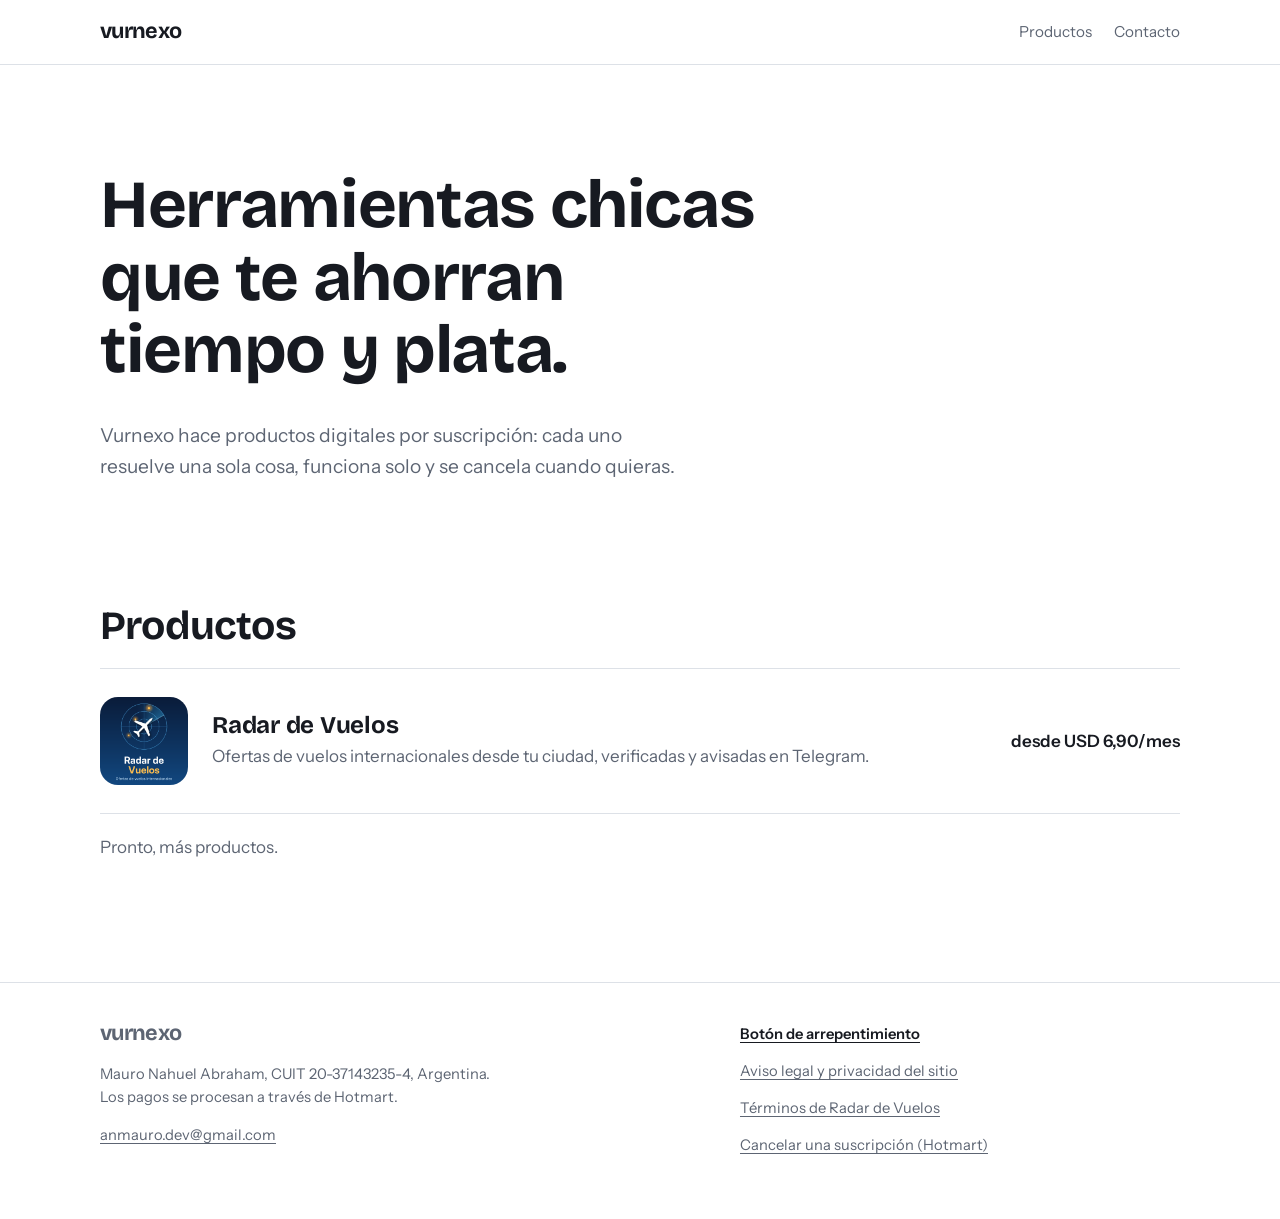
==== public/index.html @ f02646cb "Sitio de Vurnexo: portada, Radar de Vuelos, aviso legal, arrepentimiento y 404 Co-Authored-By: Claud" ====
<!doctype html>
<html lang="es">
<head>
<meta charset="utf-8">
<meta name="viewport" content="width=device-width,initial-scale=1">
<link rel="preload" href="/assets/fonts/bricolage.woff2" as="font" type="font/woff2" crossorigin>
<link rel="preload" href="/assets/fonts/instrument.woff2" as="font" type="font/woff2" crossorigin>
<link rel="stylesheet" href="/assets/style.css">
<link rel="icon" href="/assets/favicon.svg" type="image/svg+xml">

<title>Vurnexo — Productos digitales por suscripción</title>
<meta name="description" content="Vurnexo crea productos digitales por suscripción que te ayudan a ahorrar tiempo y plata. Conocé Radar de Vuelos.">
<meta property="og:title" content="Vurnexo">
<meta property="og:description" content="Productos digitales por suscripción.">
<meta property="og:image" content="https://vurnexo.com/assets/img/radar-de-vuelos-og.png">
</head>
<body>
<header class="top"><div class="wrap">
  <a class="wordmark" href="/">vurnexo</a>
  <nav aria-label="Principal"><a href="/#productos">Productos</a><a href="mailto:anmauro.dev@gmail.com">Contacto</a></nav>
</div></header>

<main>
  <section class="brand-hero"><div class="wrap">
    <h1>Herramientas chicas que te ahorran tiempo y plata.</h1>
    <p class="muted">Vurnexo hace productos digitales por suscripción: cada uno resuelve una sola cosa, funciona solo y se cancela cuando quieras.</p>
  </div></section>

  <section id="productos" style="padding-top:0"><div class="wrap">
    <h2>Productos</h2>
    <ul class="catalog">
      <li>
        <a href="/radar-de-vuelos">
          <img src="/assets/img/radar-de-vuelos.png" alt="" width="88" height="88">
          <div>
            <h3>Radar de Vuelos</h3>
            <p>Ofertas de vuelos internacionales desde tu ciudad, verificadas y avisadas en Telegram.</p>
          </div>
          <span class="price">desde USD 6,90/mes</span>
          
        </a>
      </li>
    </ul>
    <p class="muted" style="margin-top:20px">Pronto, más productos.</p>
  </div></section>
</main>
<footer class="foot"><div class="wrap">
  <div>
    <p><a class="wordmark" href="/">vurnexo</a></p>
    <p>Mauro Nahuel Abraham, CUIT 20-37143235-4, Argentina.<br>Los pagos se procesan a través de Hotmart.</p>
    <p><a href="mailto:anmauro.dev@gmail.com">anmauro.dev@gmail.com</a></p>
  </div>
  <ul>
    <li><a class="regret" href="/arrepentimiento">Botón de arrepentimiento</a></li>
    <li><a href="/legal">Aviso legal y privacidad del sitio</a></li>
    <li><a href="https://ofertas.vurnexo.com/terminos">Términos de Radar de Vuelos</a></li>
    <li><a href="https://consumer.hotmart.com" rel="noopener">Cancelar una suscripción (Hotmart)</a></li>
  </ul>
</div></footer>

</body>
</html>
---- assets/style.css ----
/* Vurnexo — estilos compartidos. Cada producto redefine sus colores con una clase en <body>. */
@font-face { font-family: "Bricolage"; src: url("/assets/fonts/bricolage.woff2") format("woff2"); font-weight: 200 800; font-display: swap; }
@font-face { font-family: "Instrument"; src: url("/assets/fonts/instrument.woff2") format("woff2"); font-weight: 400 700; font-display: swap; }

:root {
  /* Marca Vurnexo: tinta sobre papel frío, sin color propio (cada producto aporta el suyo) */
  --bg: #ffffff;
  --surface: #f2f4f7;
  --ink: #171a21;
  --muted: #5d6573;
  --line: #dde1e7;
  --accent: #171a21;
  --accent-ink: #ffffff;
  --link: #1f4fd1;
  --display: "Bricolage", "Instrument", system-ui, sans-serif;
  --body: "Instrument", system-ui, -apple-system, "Segoe UI", Roboto, sans-serif;
  --measure: 66ch;
  --wrap: 1120px;
}
@media (prefers-color-scheme: dark) {
  :root { --bg: #14161b; --surface: #1c1f26; --ink: #eceef2; --muted: #a2a9b6; --line: #2c313b; --accent: #eceef2; --accent-ink: #14161b; --link: #8fb0ff; }
}

/* Radar de Vuelos: cielo nocturno y luz de pista */
.p-radar {
  --navy: #0e2a4f;
  --navy-2: #0a1f3b;
  --amber: #f5b83d;
  --sky: #eaf1f8;
  --accent: #f5b83d;
  --accent-ink: #13203a;
  --tg-bg: #ffffff;
  --tg-text: #13203a;
  --tg-link: #168acd;
}
@media (prefers-color-scheme: dark) {
  .p-radar { --sky: #18202c; --tg-bg: #1e2b3c; --tg-text: #e9eef5; --tg-link: #6ab3f3; }
}

*, *::before, *::after { box-sizing: border-box; }
html { -webkit-text-size-adjust: 100%; }
body { margin: 0; background: var(--bg); color: var(--ink); font: 400 1.0625rem/1.6 var(--body); }
img { max-width: 100%; height: auto; display: block; }
a { color: var(--link); text-underline-offset: 3px; }
a:focus-visible, button:focus-visible, summary:focus-visible { outline: 3px solid var(--link); outline-offset: 3px; border-radius: 4px; }
.wrap { max-width: var(--wrap); margin: 0 auto; padding: 0 20px; }
.prose { max-width: var(--measure); }
h1, h2, h3 { font-family: var(--display); line-height: 1.08; letter-spacing: -0.02em; margin: 0 0 .5em; font-weight: 700; }
h1 { font-size: clamp(2.3rem, 6vw, 4.2rem); }
h2 { font-size: clamp(1.7rem, 3.6vw, 2.5rem); }
h3 { font-size: 1.25rem; letter-spacing: -0.01em; }
p { margin: 0 0 1em; }
.muted { color: var(--muted); }
.small { font-size: .92rem; }
section { padding: clamp(56px, 9vw, 104px) 0; }

/* Cabecera */
.top { border-bottom: 1px solid var(--line); }
.top .wrap { display: flex; align-items: center; justify-content: space-between; gap: 16px; height: 64px; }
.wordmark { font: 700 1.35rem/1 var(--display); letter-spacing: -0.03em; color: var(--ink); text-decoration: none; }
.top nav { display: flex; gap: 22px; font-size: .95rem; }
.top nav a { color: var(--muted); text-decoration: none; }
.top nav a:hover { color: var(--ink); }

/* Botones */
.btn { display: inline-flex; align-items: center; justify-content: center; min-height: 48px; padding: 0 22px; border-radius: 10px;
  background: var(--accent); color: var(--accent-ink); font: 600 1rem/1 var(--body); text-decoration: none; border: 0; cursor: pointer; }
.btn:hover { filter: brightness(1.06); }
.btn-ghost { background: transparent; color: inherit; box-shadow: inset 0 0 0 1.5px currentColor; }

/* Pie (común a toda la marca) */
.foot { border-top: 1px solid var(--line); padding: 40px 0 56px; font-size: .92rem; color: var(--muted); }
.foot .wrap { display: grid; gap: 24px; grid-template-columns: 1.4fr 1fr; }
.foot ul { list-style: none; padding: 0; margin: 0; display: grid; gap: 8px; }
.foot a { color: var(--muted); }
.foot a:hover { color: var(--ink); }
.foot .regret { color: var(--ink); font-weight: 600; }
@media (max-width: 720px) { .foot .wrap { grid-template-columns: 1fr; } }

/* ───────── Portada de la marca ───────── */
.brand-hero h1 { max-width: 15ch; }
.brand-hero p { font-size: 1.2rem; max-width: 46ch; }
.catalog { list-style: none; margin: 0; padding: 0; border-top: 1px solid var(--line); }
.catalog li { border-bottom: 1px solid var(--line); }
.catalog a { display: grid; grid-template-columns: 88px 1fr auto; gap: 24px; align-items: center; padding: 28px 0; color: inherit; text-decoration: none; }
.catalog img { width: 88px; height: 88px; border-radius: 18px; }
.catalog h3 { margin: 0 0 4px; font-size: 1.5rem; }
.catalog p { margin: 0; color: var(--muted); }
.catalog .price { text-align: right; white-space: nowrap; font-weight: 600; }
.catalog a:hover h3 { text-decoration: underline; text-underline-offset: 4px; }
.catalog .soon { color: var(--muted); padding: 22px 0; font-size: .95rem; }
@media (max-width: 640px) { .catalog a { grid-template-columns: 64px 1fr; } .catalog img { width: 64px; height: 64px; border-radius: 14px; } .catalog .price { grid-column: 2; text-align: left; } }

/* ───────── Radar de Vuelos ───────── */
.p-radar .top { background: var(--navy-2); border-bottom-color: rgba(255,255,255,.08); }
.p-radar .top .wordmark, .p-radar .top nav a { color: #fff; }
.p-radar .top nav a { opacity: .78; }
.p-radar .top nav a:hover { opacity: 1; }

.hero { background: radial-gradient(1200px 600px at 78% 40%, #173a66 0%, var(--navy) 45%, var(--navy-2) 100%); color: #fff; overflow: hidden; padding: clamp(48px, 8vw, 96px) 0; }
.hero .wrap { display: grid; grid-template-columns: 1.05fr .95fr; gap: clamp(32px, 6vw, 80px); align-items: center; }
.hero h1 { max-width: 13ch; }
.hero .lead { font-size: 1.2rem; color: #c9d6e6; max-width: 40ch; }
.hero .cta { display: flex; flex-wrap: wrap; gap: 14px; align-items: center; margin-top: 28px; }
.hero .from { color: #c9d6e6; font-size: .95rem; }
.hero .from b { color: #fff; }
@media (max-width: 880px) { .hero .wrap { grid-template-columns: 1fr; } }

/* Mensaje de Telegram (lo que el cliente recibe) */
.radar { position: relative; display: grid; place-items: center; padding: 24px 0; }
.radar::before { content: ""; position: absolute; inset: -12% -20%; pointer-events: none;
  background: repeating-radial-gradient(circle at 50% 50%, transparent 0 88px, rgba(120,180,240,.16) 88px 90px); mask: radial-gradient(circle, #000 35%, transparent 70%); }
.post { position: relative; width: min(100%, 410px); background: var(--tg-bg); color: var(--tg-text); border-radius: 16px 16px 16px 4px;
  padding: 14px 16px 10px; font: 400 .93rem/1.5 -apple-system, "Segoe UI", Roboto, var(--body); box-shadow: 0 24px 60px rgba(3,12,28,.45); }
.post .chan { font-weight: 700; color: var(--tg-link); margin-bottom: 6px; font-size: .9rem; }
.post p { margin: 0 0 8px; }
.post .l { margin: 0; }
.post a { color: var(--tg-link); text-decoration: none; font-weight: 600; }
.post .meta { text-align: right; font-size: .75rem; opacity: .55; margin-top: 4px; }
.post-note { position: relative; margin-top: 14px; font-size: .85rem; color: #9fb3cc; text-align: center; }
@media (prefers-reduced-motion: no-preference) {
  .post { animation: arrive .7s cubic-bezier(.2,.8,.2,1) .25s both; }
  @keyframes arrive { from { opacity: 0; transform: translateY(18px) scale(.98); } to { opacity: 1; transform: none; } }
}

/* Pasos (secuencia real) */
.steps { list-style: none; counter-reset: s; padding: 0; margin: 40px 0 0; display: grid; grid-template-columns: repeat(3, 1fr); gap: 40px; }
.steps li { counter-increment: s; border-top: 3px solid var(--navy); padding-top: 18px; }
.steps li::before { content: counter(s); font: 700 2.4rem/1 var(--display); color: var(--amber); display: block; margin-bottom: 10px; -webkit-text-stroke: 1px var(--navy); }
.steps p { color: var(--muted); margin: 0; }
@media (prefers-color-scheme: dark) { .steps li { border-top-color: var(--amber); } .steps li::before { -webkit-text-stroke: 0; } }
@media (max-width: 760px) { .steps { grid-template-columns: 1fr; gap: 28px; } }

/* Qué trae cada oferta */
.sky { background: var(--sky); }
.split { display: grid; grid-template-columns: .9fr 1.1fr; gap: clamp(32px, 6vw, 80px); align-items: start; }
.facts { margin: 0; display: grid; grid-template-columns: max-content 1fr; gap: 14px 22px; }
.facts dt { font-weight: 700; }
.facts dd { margin: 0; color: var(--muted); }
@media (max-width: 820px) { .split { grid-template-columns: 1fr; } }
@media (max-width: 520px) { .facts { grid-template-columns: 1fr; gap: 2px; } .facts dd { margin-bottom: 12px; } }

/* Ciudades */
.cities { list-style: none; padding: 0; margin: 32px 0 0; display: grid; grid-template-columns: repeat(auto-fill, minmax(210px, 1fr)); gap: 22px 28px; }
.cities li { display: flex; gap: 12px; align-items: flex-start; }
.cities .flag { font-size: 1.6rem; line-height: 1.2; }

/* Planes */
.plans { display: grid; grid-template-columns: 1fr 1fr; gap: 0; margin-top: 36px; border: 1.5px solid var(--line); border-radius: 18px; overflow: hidden; max-width: 860px; }
.plan { padding: 32px; display: flex; flex-direction: column; gap: 6px; }
.plan + .plan { border-left: 1.5px solid var(--line); }
.plan.best { background: var(--navy); color: #fff; }
.plan.best .muted { color: #b9c8db; }
.plan .name { font: 700 1.2rem/1.2 var(--display); }
.plan .amount { font: 700 3rem/1 var(--display); letter-spacing: -0.03em; margin: 10px 0 0; font-variant-numeric: tabular-nums; }
.plan .amount small { font: 500 1rem/1 var(--body); letter-spacing: 0; }
.plan .was { text-decoration: line-through; opacity: .7; }
.plan .tag { align-self: flex-start; background: var(--amber); color: var(--accent-ink); font-weight: 700; font-size: .82rem; padding: 4px 10px; border-radius: 999px; }
.plan .btn { margin-top: 18px; }
.plan:not(.best) .btn { background: var(--ink); color: var(--bg); }
.guarantee { margin-top: 22px; max-width: 860px; }
@media (max-width: 720px) { .plans { grid-template-columns: 1fr; } .plan + .plan { border-left: 0; border-top: 1.5px solid var(--line); } }

/* Lo que no hacemos */
.honest { border-left: 4px solid var(--amber); padding: 4px 0 4px 22px; max-width: var(--measure); }
.honest ul { margin: 0; padding-left: 20px; }
.honest li { margin-bottom: 8px; }

/* Preguntas */
.faq { max-width: 780px; margin-top: 28px; border-top: 1px solid var(--line); }
.faq details { border-bottom: 1px solid var(--line); }
.faq summary { cursor: pointer; padding: 20px 36px 20px 0; font-weight: 600; font-size: 1.08rem; list-style: none; position: relative; }
.faq summary::-webkit-details-marker { display: none; }
.faq summary::after { content: "+"; position: absolute; right: 4px; top: 16px; font: 400 1.6rem/1 var(--display); color: var(--muted); }
.faq details[open] summary::after { content: "−"; }
.faq details > div { padding: 0 0 20px; color: var(--muted); max-width: var(--measure); }

/* Páginas legales */
.doc { padding: 48px 0 80px; }
.doc h1 { font-size: clamp(2rem, 4.5vw, 2.8rem); }
.doc h2 { font-size: 1.3rem; margin-top: 2em; }
.box { background: var(--surface); border-radius: 12px; padding: 16px 20px; }

/* En el celular, la cabecera del producto deja solo "Planes" */
@media (max-width: 640px) { .p-radar .top nav a:not(.keep) { display: none; } }
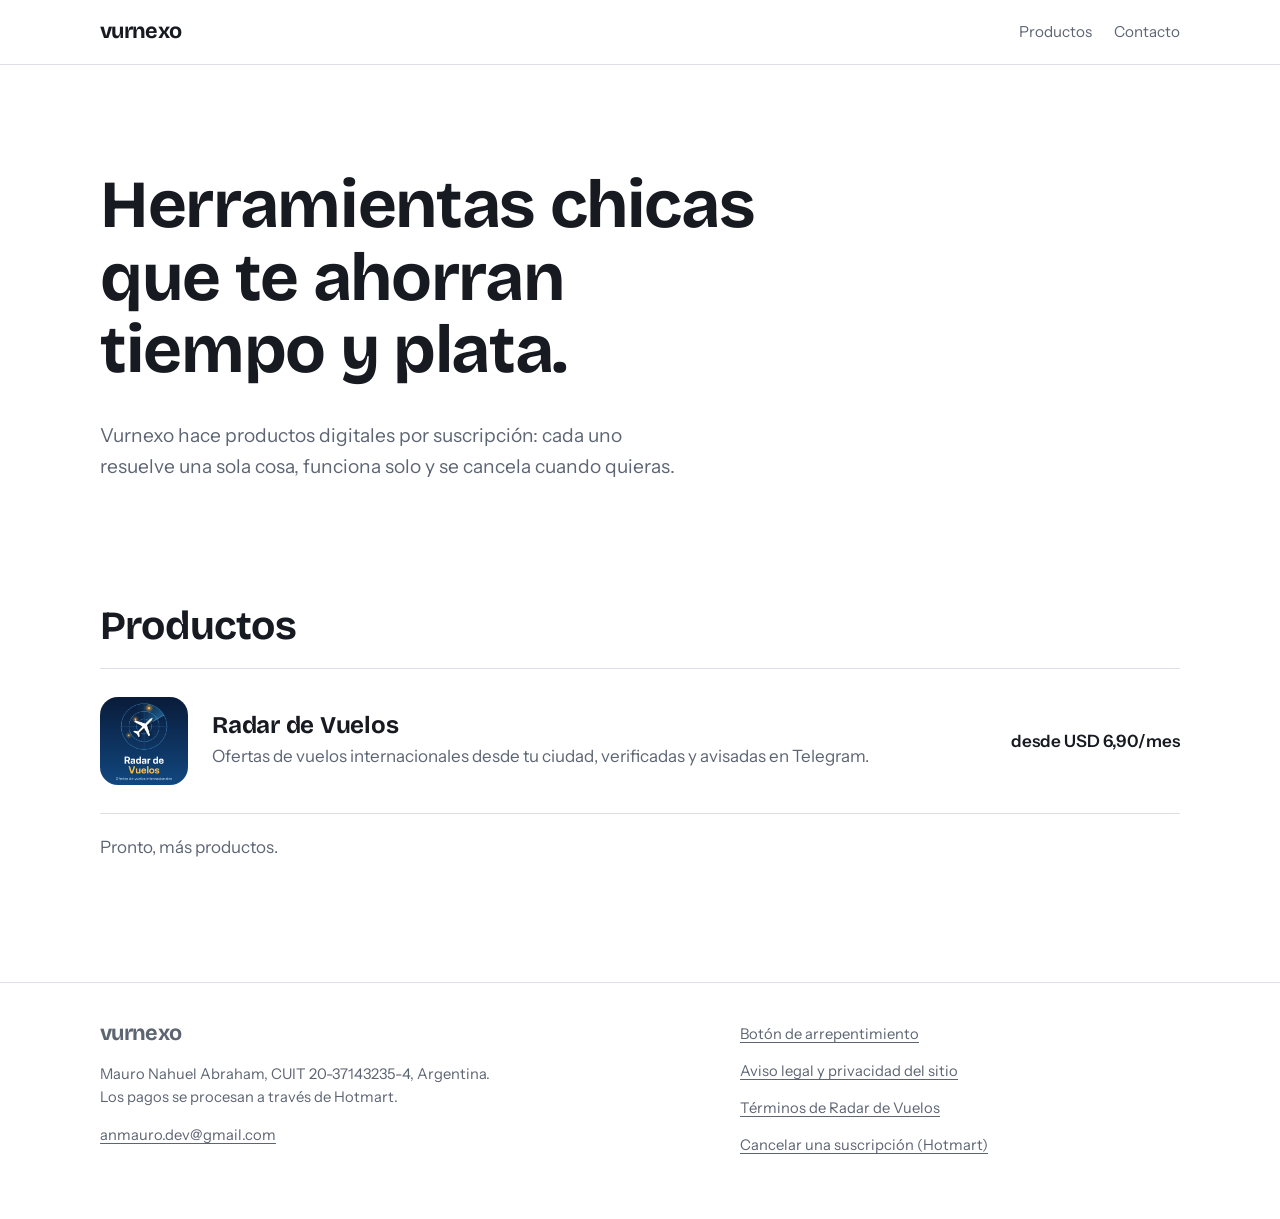
==== commit 9bf1c912: "Pie: botón de arrepentimiento con el mismo estilo que el resto de los links Co-Authored-By: Claude O" ====
--- a/public/index.html
+++ b/public/index.html
@@ -51,7 +51,7 @@
     <p><a href="mailto:anmauro.dev@gmail.com">anmauro.dev@gmail.com</a></p>
   </div>
   <ul>
-    <li><a class="regret" href="/arrepentimiento">Botón de arrepentimiento</a></li>
+    <li><a href="/arrepentimiento">Botón de arrepentimiento</a></li>
     <li><a href="/legal">Aviso legal y privacidad del sitio</a></li>
     <li><a href="https://ofertas.vurnexo.com/terminos">Términos de Radar de Vuelos</a></li>
     <li><a href="https://consumer.hotmart.com" rel="noopener">Cancelar una suscripción (Hotmart)</a></li>
--- a/assets/style.css
+++ b/assets/style.css
@@ -74,7 +74,6 @@
 .foot ul { list-style: none; padding: 0; margin: 0; display: grid; gap: 8px; }
 .foot a { color: var(--muted); }
 .foot a:hover { color: var(--ink); }
-.foot .regret { color: var(--ink); font-weight: 600; }
 @media (max-width: 720px) { .foot .wrap { grid-template-columns: 1fr; } }
 
 /* ───────── Portada de la marca ───────── */
